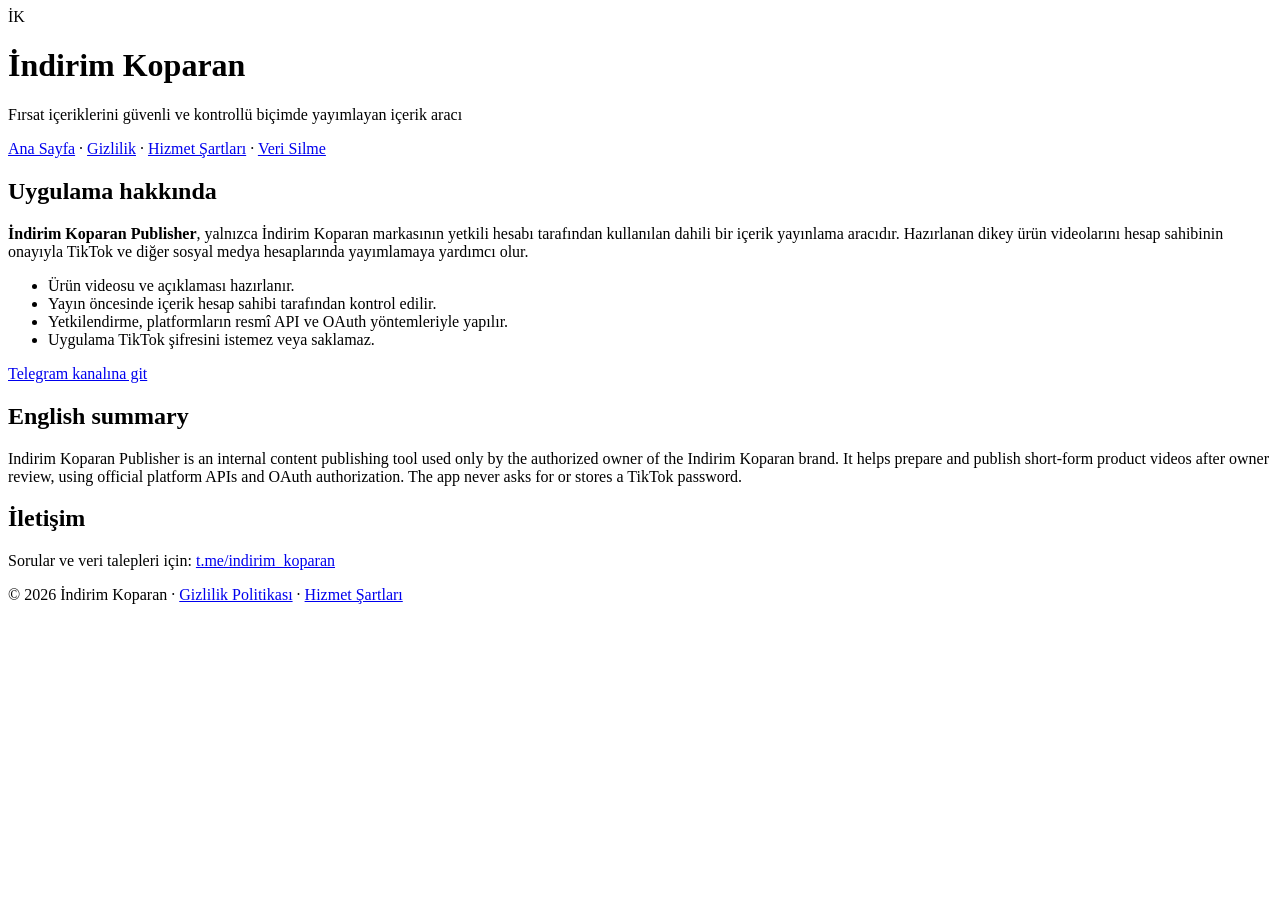
==== index.html @ 2686846d "Add files via upload" ====
<!doctype html><html lang="tr"><head><meta charset="utf-8"><meta name="viewport" content="width=device-width,initial-scale=1"><title>İndirim Koparan Publisher</title><meta name="description" content="İndirim Koparan markasının sosyal medya içerik yayınlama aracı."><link rel="stylesheet" href="assets/style.css"></head><body>
<header><div class="wrap"><div class="mark">İK</div><div><h1>İndirim Koparan</h1><p>Fırsat içeriklerini güvenli ve kontrollü biçimde yayımlayan içerik aracı</p></div></div></header>
<nav class="nav"><div class="wrap"><a href="index.html">Ana Sayfa</a> · <a href="privacy.html">Gizlilik</a> · <a href="terms.html">Hizmet Şartları</a> · <a href="data-deletion.html">Veri Silme</a></div></nav>
<main class="wrap"><section class="card"><h2>Uygulama hakkında</h2><p><strong>İndirim Koparan Publisher</strong>, yalnızca İndirim Koparan markasının yetkili hesabı tarafından kullanılan dahili bir içerik yayınlama aracıdır. Hazırlanan dikey ürün videolarını hesap sahibinin onayıyla TikTok ve diğer sosyal medya hesaplarında yayımlamaya yardımcı olur.</p><ul><li>Ürün videosu ve açıklaması hazırlanır.</li><li>Yayın öncesinde içerik hesap sahibi tarafından kontrol edilir.</li><li>Yetkilendirme, platformların resmî API ve OAuth yöntemleriyle yapılır.</li><li>Uygulama TikTok şifresini istemez veya saklamaz.</li></ul><p><a class="button" href="https://t.me/indirim_koparan" rel="noopener">Telegram kanalına git</a></p></section>
<section class="card"><h2>English summary</h2><p>Indirim Koparan Publisher is an internal content publishing tool used only by the authorized owner of the Indirim Koparan brand. It helps prepare and publish short-form product videos after owner review, using official platform APIs and OAuth authorization. The app never asks for or stores a TikTok password.</p></section>
<section class="card"><h2>İletişim</h2><p>Sorular ve veri talepleri için: <a href="https://t.me/indirim_koparan" rel="noopener">t.me/indirim_koparan</a></p></section></main>
<footer><div class="wrap">© 2026 İndirim Koparan · <a href="privacy.html">Gizlilik Politikası</a> · <a href="terms.html">Hizmet Şartları</a></div></footer></body></html>
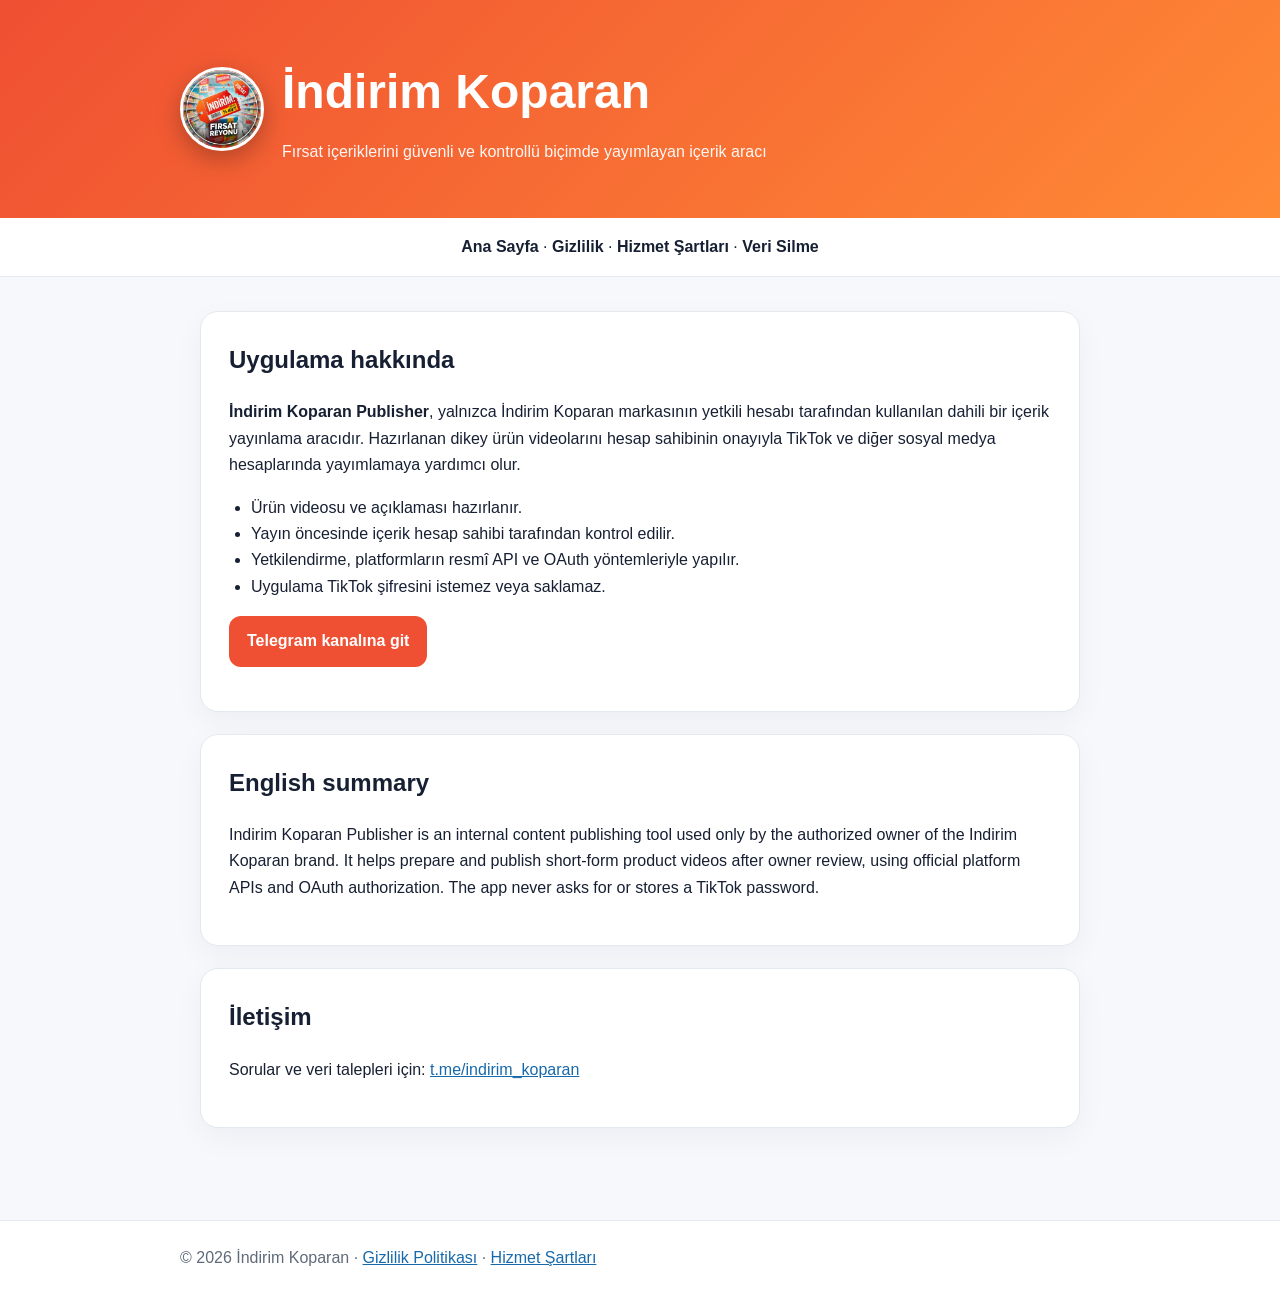
==== commit 6cab1eff: "Match app icon and website favicon" ====
--- a/index.html
+++ b/index.html
@@ -1,5 +1,5 @@
-<!doctype html><html lang="tr"><head><meta charset="utf-8"><meta name="viewport" content="width=device-width,initial-scale=1"><title>İndirim Koparan Publisher</title><meta name="description" content="İndirim Koparan markasının sosyal medya içerik yayınlama aracı."><link rel="stylesheet" href="assets/style.css"></head><body>
-<header><div class="wrap"><div class="mark">İK</div><div><h1>İndirim Koparan</h1><p>Fırsat içeriklerini güvenli ve kontrollü biçimde yayımlayan içerik aracı</p></div></div></header>
+<!doctype html><html lang="tr"><head><meta charset="utf-8"><meta name="viewport" content="width=device-width,initial-scale=1"><title>İndirim Koparan Publisher</title><meta name="description" content="İndirim Koparan markasının sosyal medya içerik yayınlama aracı."><link rel="icon" href="assets/favicon.ico" sizes="any"><link rel="icon" type="image/png" sizes="32x32" href="assets/favicon-32.png"><link rel="apple-touch-icon" href="assets/apple-touch-icon.png"><link rel="stylesheet" href="assets/style.css"></head><body>
+<header><div class="wrap"><img class="mark" src="assets/app-icon.png" alt="İndirim Koparan uygulama ikonu"><div><h1>İndirim Koparan</h1><p>Fırsat içeriklerini güvenli ve kontrollü biçimde yayımlayan içerik aracı</p></div></div></header>
 <nav class="nav"><div class="wrap"><a href="index.html">Ana Sayfa</a> · <a href="privacy.html">Gizlilik</a> · <a href="terms.html">Hizmet Şartları</a> · <a href="data-deletion.html">Veri Silme</a></div></nav>
 <main class="wrap"><section class="card"><h2>Uygulama hakkında</h2><p><strong>İndirim Koparan Publisher</strong>, yalnızca İndirim Koparan markasının yetkili hesabı tarafından kullanılan dahili bir içerik yayınlama aracıdır. Hazırlanan dikey ürün videolarını hesap sahibinin onayıyla TikTok ve diğer sosyal medya hesaplarında yayımlamaya yardımcı olur.</p><ul><li>Ürün videosu ve açıklaması hazırlanır.</li><li>Yayın öncesinde içerik hesap sahibi tarafından kontrol edilir.</li><li>Yetkilendirme, platformların resmî API ve OAuth yöntemleriyle yapılır.</li><li>Uygulama TikTok şifresini istemez veya saklamaz.</li></ul><p><a class="button" href="https://t.me/indirim_koparan" rel="noopener">Telegram kanalına git</a></p></section>
 <section class="card"><h2>English summary</h2><p>Indirim Koparan Publisher is an internal content publishing tool used only by the authorized owner of the Indirim Koparan brand. It helps prepare and publish short-form product videos after owner review, using official platform APIs and OAuth authorization. The app never asks for or stores a TikTok password.</p></section>
--- a/assets/style.css
+++ b/assets/style.css
@@ -0,0 +1 @@
+:root{--bg:#f6f8fc;--card:#fff;--ink:#172033;--muted:#5f6b7a;--brand:#ef4f32;--brand2:#ff8a35;--line:#e4e8ef}*{box-sizing:border-box}body{margin:0;font-family:Arial,"Noto Sans",sans-serif;background:var(--bg);color:var(--ink);line-height:1.65}header{background:linear-gradient(135deg,var(--brand),var(--brand2));color:#fff;padding:52px 20px}header .wrap{display:flex;align-items:center;gap:18px}.mark{width:84px;height:84px;border-radius:50%;display:block;object-fit:cover;background:#fff;border:3px solid #fff;box-shadow:0 8px 24px #0004}h1{margin:0;font-size:clamp(30px,6vw,48px)}header p{margin:8px 0 0;opacity:.95}.wrap{max-width:920px;margin:auto}.nav{display:flex;flex-wrap:wrap;gap:12px;padding:16px 20px;background:#fff;border-bottom:1px solid var(--line)}.nav a{color:var(--ink);text-decoration:none;font-weight:700}.nav a:hover{color:var(--brand)}main{padding:34px 20px 70px}.card{background:var(--card);border:1px solid var(--line);border-radius:18px;padding:28px;margin:0 0 22px;box-shadow:0 10px 30px #1720330b}h2{margin-top:0}h3{margin-top:26px}a{color:#1769aa}.button{display:inline-block;background:var(--brand);color:#fff;text-decoration:none;padding:12px 18px;border-radius:12px;font-weight:700}.meta,.muted{color:var(--muted)}ul{padding-left:22px}code{background:#eef1f7;padding:2px 6px;border-radius:6px}footer{border-top:1px solid var(--line);padding:24px 20px;color:var(--muted);background:#fff}@media(max-width:600px){.card{padding:20px}header{padding-top:38px}.mark{width:64px;height:64px}}
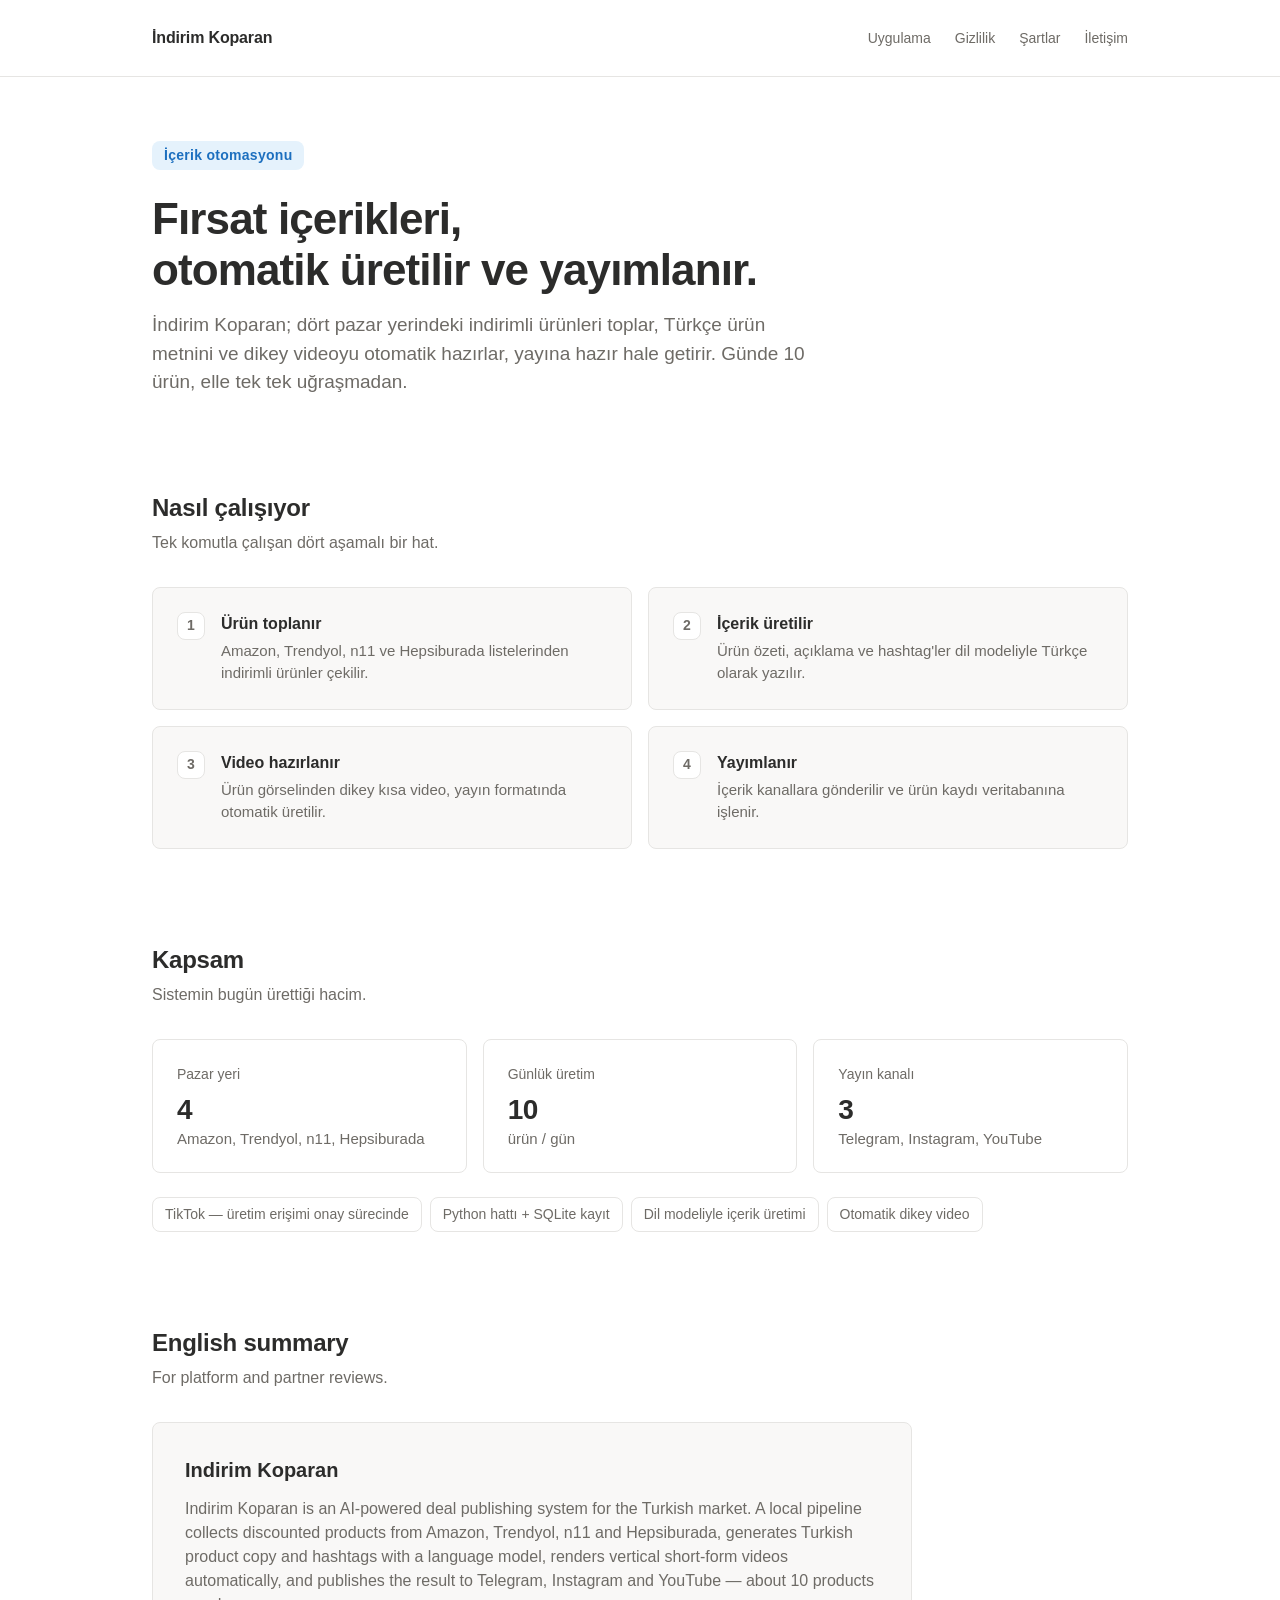
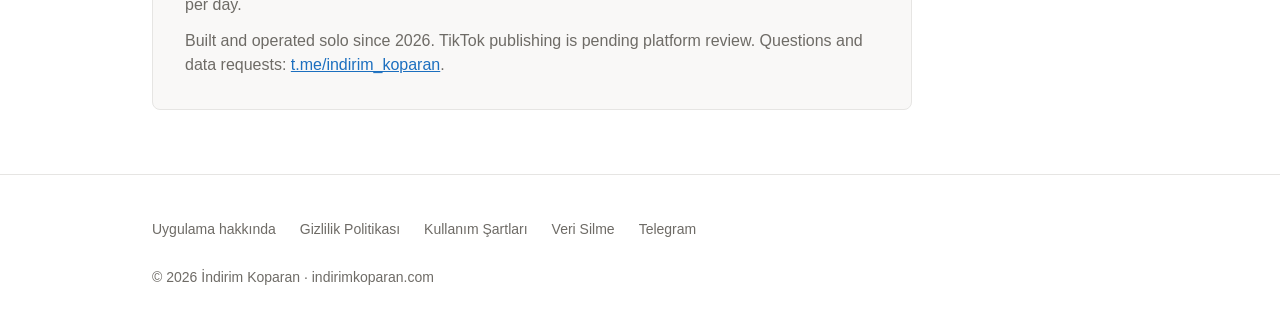
==== commit a90496d7: "Add files via upload Ürün sayfası eklendi, uygulama sayfası ayrıldı" ====
--- a/index.html
+++ b/index.html
@@ -1,7 +1,255 @@
-<!doctype html><html lang="tr"><head><meta charset="utf-8"><meta name="viewport" content="width=device-width,initial-scale=1"><title>İndirim Koparan Publisher</title><meta name="description" content="İndirim Koparan markasının sosyal medya içerik yayınlama aracı."><link rel="icon" href="assets/favicon.ico" sizes="any"><link rel="icon" type="image/png" sizes="32x32" href="assets/favicon-32.png"><link rel="apple-touch-icon" href="assets/apple-touch-icon.png"><link rel="stylesheet" href="assets/style.css"></head><body>
-<header><div class="wrap"><img class="mark" src="assets/app-icon.png" alt="İndirim Koparan uygulama ikonu"><div><h1>İndirim Koparan</h1><p>Fırsat içeriklerini güvenli ve kontrollü biçimde yayımlayan içerik aracı</p></div></div></header>
-<nav class="nav"><div class="wrap"><a href="index.html">Ana Sayfa</a> · <a href="privacy.html">Gizlilik</a> · <a href="terms.html">Hizmet Şartları</a> · <a href="data-deletion.html">Veri Silme</a></div></nav>
-<main class="wrap"><section class="card"><h2>Uygulama hakkında</h2><p><strong>İndirim Koparan Publisher</strong>, yalnızca İndirim Koparan markasının yetkili hesabı tarafından kullanılan dahili bir içerik yayınlama aracıdır. Hazırlanan dikey ürün videolarını hesap sahibinin onayıyla TikTok ve diğer sosyal medya hesaplarında yayımlamaya yardımcı olur.</p><ul><li>Ürün videosu ve açıklaması hazırlanır.</li><li>Yayın öncesinde içerik hesap sahibi tarafından kontrol edilir.</li><li>Yetkilendirme, platformların resmî API ve OAuth yöntemleriyle yapılır.</li><li>Uygulama TikTok şifresini istemez veya saklamaz.</li></ul><p><a class="button" href="https://t.me/indirim_koparan" rel="noopener">Telegram kanalına git</a></p></section>
-<section class="card"><h2>English summary</h2><p>Indirim Koparan Publisher is an internal content publishing tool used only by the authorized owner of the Indirim Koparan brand. It helps prepare and publish short-form product videos after owner review, using official platform APIs and OAuth authorization. The app never asks for or stores a TikTok password.</p></section>
-<section class="card"><h2>İletişim</h2><p>Sorular ve veri talepleri için: <a href="https://t.me/indirim_koparan" rel="noopener">t.me/indirim_koparan</a></p></section></main>
-<footer><div class="wrap">© 2026 İndirim Koparan · <a href="privacy.html">Gizlilik Politikası</a> · <a href="terms.html">Hizmet Şartları</a></div></footer></body></html>
+<!DOCTYPE html>
+<html lang="tr">
+<head>
+<meta charset="utf-8">
+<meta name="viewport" content="width=device-width, initial-scale=1">
+<title>İndirim Koparan — Fırsat içerikleri, otomatik</title>
+<meta name="description" content="İndirim Koparan; Amazon, Trendyol, n11 ve Hepsiburada ürünlerini tarayıp günde 10 fırsat içeriğini otomatik hazırlayan ve yayımlayan bir içerik sistemidir.">
+<style>
+:root{
+  --canvas:#FFFFFF;
+  --surface:#F9F8F7;
+  --surface-2:#F0EFED;
+  --border:#E6E5E3;
+  --text:#2C2C2B;
+  --text-2:#6E6B66;
+  --accent:#1C6FBF;
+  --accent-soft:#E5F2FC;
+}
+@media (prefers-color-scheme: dark){
+  :root{
+    --canvas:#191919;
+    --surface:#202020;
+    --surface-2:#383836;
+    --border:rgba(255,255,255,.20);
+    --text:#FFFFFF;
+    --text-2:rgba(255,255,255,.65);
+    --accent:#5E9FE8;
+    --accent-soft:rgba(94,159,232,.14);
+  }
+}
+*{box-sizing:border-box}
+html{-webkit-text-size-adjust:100%}
+body{
+  margin:0;
+  background:var(--canvas);
+  color:var(--text);
+  font-family:-apple-system,BlinkMacSystemFont,"Segoe UI",Roboto,Helvetica,Arial,sans-serif;
+  font-size:16px;
+  line-height:1.5;
+}
+.wrap{max-width:1040px;margin:0 auto;padding-left:32px;padding-right:32px}
+a{color:var(--accent)}
+a:focus-visible{outline:2px solid var(--accent);outline-offset:3px;border-radius:4px}
+
+/* header */
+.site-header{border-bottom:1px solid var(--border)}
+.site-header .wrap{
+  display:flex;align-items:center;justify-content:space-between;
+  gap:24px;padding-top:16px;padding-bottom:16px;flex-wrap:wrap;
+}
+.wordmark{font-size:16px;font-weight:700;letter-spacing:-.01em;color:var(--text);text-decoration:none}
+.site-nav{display:flex;gap:24px;flex-wrap:wrap}
+.site-nav a{
+  color:var(--text-2);text-decoration:none;font-size:14px;
+  display:inline-flex;align-items:center;min-height:44px;
+}
+.site-nav a:hover{color:var(--text)}
+
+/* hero */
+.hero{padding-top:64px;padding-bottom:48px}
+.eyebrow{
+  display:inline-block;
+  font-size:14px;font-weight:600;letter-spacing:.02em;
+  color:var(--accent);background:var(--accent-soft);
+  padding:4px 12px;border-radius:8px;margin:0 0 24px;
+}
+h1{font-size:44px;line-height:1.15;letter-spacing:-.02em;margin:0 0 16px;font-weight:700}
+.lede{font-size:19px;line-height:1.5;color:var(--text-2);margin:0;max-width:660px}
+
+/* sections */
+section{padding-top:48px;padding-bottom:48px}
+.section-title{font-size:24px;line-height:1.25;letter-spacing:-.01em;margin:0 0 8px;font-weight:700}
+.section-note{color:var(--text-2);margin:0 0 32px;max-width:660px}
+
+/* steps */
+.steps{list-style:none;margin:0;padding:0;display:grid;grid-template-columns:1fr 1fr;gap:16px}
+.steps li{
+  background:var(--surface);border:1px solid var(--border);border-radius:8px;
+  padding:24px;display:flex;gap:16px;align-items:flex-start;
+}
+.step-num{
+  flex:0 0 auto;width:28px;height:28px;border-radius:8px;
+  background:var(--canvas);border:1px solid var(--border);
+  color:var(--text-2);font-size:14px;font-weight:600;
+  display:flex;align-items:center;justify-content:center;
+}
+.step-body h3{font-size:16px;font-weight:600;margin:0 0 4px}
+.step-body p{margin:0;color:var(--text-2);font-size:15px}
+
+/* facts */
+.facts{display:grid;grid-template-columns:repeat(3,1fr);gap:16px;margin:0;padding:0}
+.fact{border:1px solid var(--border);border-radius:8px;padding:24px}
+.fact dt{font-size:14px;color:var(--text-2);margin:0 0 8px}
+.fact dd{margin:0;font-size:28px;font-weight:700;letter-spacing:-.02em;line-height:1.2}
+.fact dd span{display:block;font-size:15px;font-weight:400;color:var(--text-2);margin-top:4px;letter-spacing:0}
+
+/* platforms */
+.platforms{display:flex;gap:8px;flex-wrap:wrap;margin:24px 0 0;padding:0;list-style:none}
+.platforms li{
+  font-size:14px;color:var(--text-2);
+  border:1px solid var(--border);border-radius:8px;padding:6px 12px;
+}
+
+/* english block */
+.english{
+  background:var(--surface);border:1px solid var(--border);border-radius:8px;
+  padding:32px;max-width:760px;
+}
+.english h2{font-size:20px;margin:0 0 12px;font-weight:700}
+.english p{margin:0 0 12px;color:var(--text-2)}
+.english p:last-child{margin-bottom:0}
+
+/* footer */
+.site-footer{border-top:1px solid var(--border);padding-top:32px;padding-bottom:48px;margin-top:16px}
+.footer-links{display:flex;gap:24px;flex-wrap:wrap;margin:0 0 16px;padding:0;list-style:none}
+.footer-links a{
+  color:var(--text-2);text-decoration:none;font-size:14px;
+  display:inline-flex;align-items:center;min-height:44px;
+}
+.footer-links a:hover{color:var(--text)}
+.footer-note{color:var(--text-2);font-size:14px;margin:0}
+
+@media (max-width:720px){
+  .wrap{padding-left:24px;padding-right:24px}
+  .hero{padding-top:48px;padding-bottom:32px}
+  h1{font-size:34px}
+  .lede{font-size:17px}
+  .steps{grid-template-columns:1fr}
+  .facts{grid-template-columns:1fr}
+  .english{padding:24px}
+}
+</style>
+</head>
+<body>
+
+<header class="site-header">
+  <div class="wrap">
+    <a class="wordmark" href="/">İndirim Koparan</a>
+    <nav class="site-nav" aria-label="Site">
+      <a href="/app.html">Uygulama</a>
+      <a href="/privacy.html">Gizlilik</a>
+      <a href="/terms.html">Şartlar</a>
+      <a href="https://t.me/indirim_koparan">İletişim</a>
+    </nav>
+  </div>
+</header>
+
+<main>
+
+  <div class="hero wrap">
+    <p class="eyebrow">İçerik otomasyonu</p>
+    <h1>Fırsat içerikleri,<br>otomatik üretilir ve yayımlanır.</h1>
+    <p class="lede">
+      İndirim Koparan; dört pazar yerindeki indirimli ürünleri toplar, Türkçe ürün metnini
+      ve dikey videoyu otomatik hazırlar, yayına hazır hale getirir. Günde 10 ürün,
+      elle tek tek uğraşmadan.
+    </p>
+  </div>
+
+  <section class="wrap" aria-labelledby="how">
+    <h2 class="section-title" id="how">Nasıl çalışıyor</h2>
+    <p class="section-note">Tek komutla çalışan dört aşamalı bir hat.</p>
+    <ol class="steps">
+      <li>
+        <span class="step-num" aria-hidden="true">1</span>
+        <div class="step-body">
+          <h3>Ürün toplanır</h3>
+          <p>Amazon, Trendyol, n11 ve Hepsiburada listelerinden indirimli ürünler çekilir.</p>
+        </div>
+      </li>
+      <li>
+        <span class="step-num" aria-hidden="true">2</span>
+        <div class="step-body">
+          <h3>İçerik üretilir</h3>
+          <p>Ürün özeti, açıklama ve hashtag'ler dil modeliyle Türkçe olarak yazılır.</p>
+        </div>
+      </li>
+      <li>
+        <span class="step-num" aria-hidden="true">3</span>
+        <div class="step-body">
+          <h3>Video hazırlanır</h3>
+          <p>Ürün görselinden dikey kısa video, yayın formatında otomatik üretilir.</p>
+        </div>
+      </li>
+      <li>
+        <span class="step-num" aria-hidden="true">4</span>
+        <div class="step-body">
+          <h3>Yayımlanır</h3>
+          <p>İçerik kanallara gönderilir ve ürün kaydı veritabanına işlenir.</p>
+        </div>
+      </li>
+    </ol>
+  </section>
+
+  <section class="wrap" aria-labelledby="scope">
+    <h2 class="section-title" id="scope">Kapsam</h2>
+    <p class="section-note">Sistemin bugün ürettiği hacim.</p>
+    <dl class="facts">
+      <div class="fact">
+        <dt>Pazar yeri</dt>
+        <dd>4<span>Amazon, Trendyol, n11, Hepsiburada</span></dd>
+      </div>
+      <div class="fact">
+        <dt>Günlük üretim</dt>
+        <dd>10<span>ürün / gün</span></dd>
+      </div>
+      <div class="fact">
+        <dt>Yayın kanalı</dt>
+        <dd>3<span>Telegram, Instagram, YouTube</span></dd>
+      </div>
+    </dl>
+    <ul class="platforms">
+      <li>TikTok — üretim erişimi onay sürecinde</li>
+      <li>Python hattı + SQLite kayıt</li>
+      <li>Dil modeliyle içerik üretimi</li>
+      <li>Otomatik dikey video</li>
+    </ul>
+  </section>
+
+  <section class="wrap" aria-labelledby="en">
+    <h2 class="section-title" id="en">English summary</h2>
+    <p class="section-note">For platform and partner reviews.</p>
+    <div class="english">
+      <h2>Indirim Koparan</h2>
+      <p>
+        Indirim Koparan is an AI-powered deal publishing system for the Turkish market.
+        A local pipeline collects discounted products from Amazon, Trendyol, n11 and
+        Hepsiburada, generates Turkish product copy and hashtags with a language model,
+        renders vertical short-form videos automatically, and publishes the result to
+        Telegram, Instagram and YouTube — about 10 products per day.
+      </p>
+      <p>
+        Built and operated solo since 2026. TikTok publishing is pending platform review.
+        Questions and data requests: <a href="https://t.me/indirim_koparan">t.me/indirim_koparan</a>.
+      </p>
+    </div>
+  </section>
+
+</main>
+
+<footer class="site-footer">
+  <div class="wrap">
+    <ul class="footer-links">
+      <li><a href="/app.html">Uygulama hakkında</a></li>
+      <li><a href="/privacy.html">Gizlilik Politikası</a></li>
+      <li><a href="/terms.html">Kullanım Şartları</a></li>
+      <li><a href="/data-deletion.html">Veri Silme</a></li>
+      <li><a href="https://t.me/indirim_koparan">Telegram</a></li>
+    </ul>
+    <p class="footer-note">© 2026 İndirim Koparan · indirimkoparan.com</p>
+  </div>
+</footer>
+
+</body>
+</html>
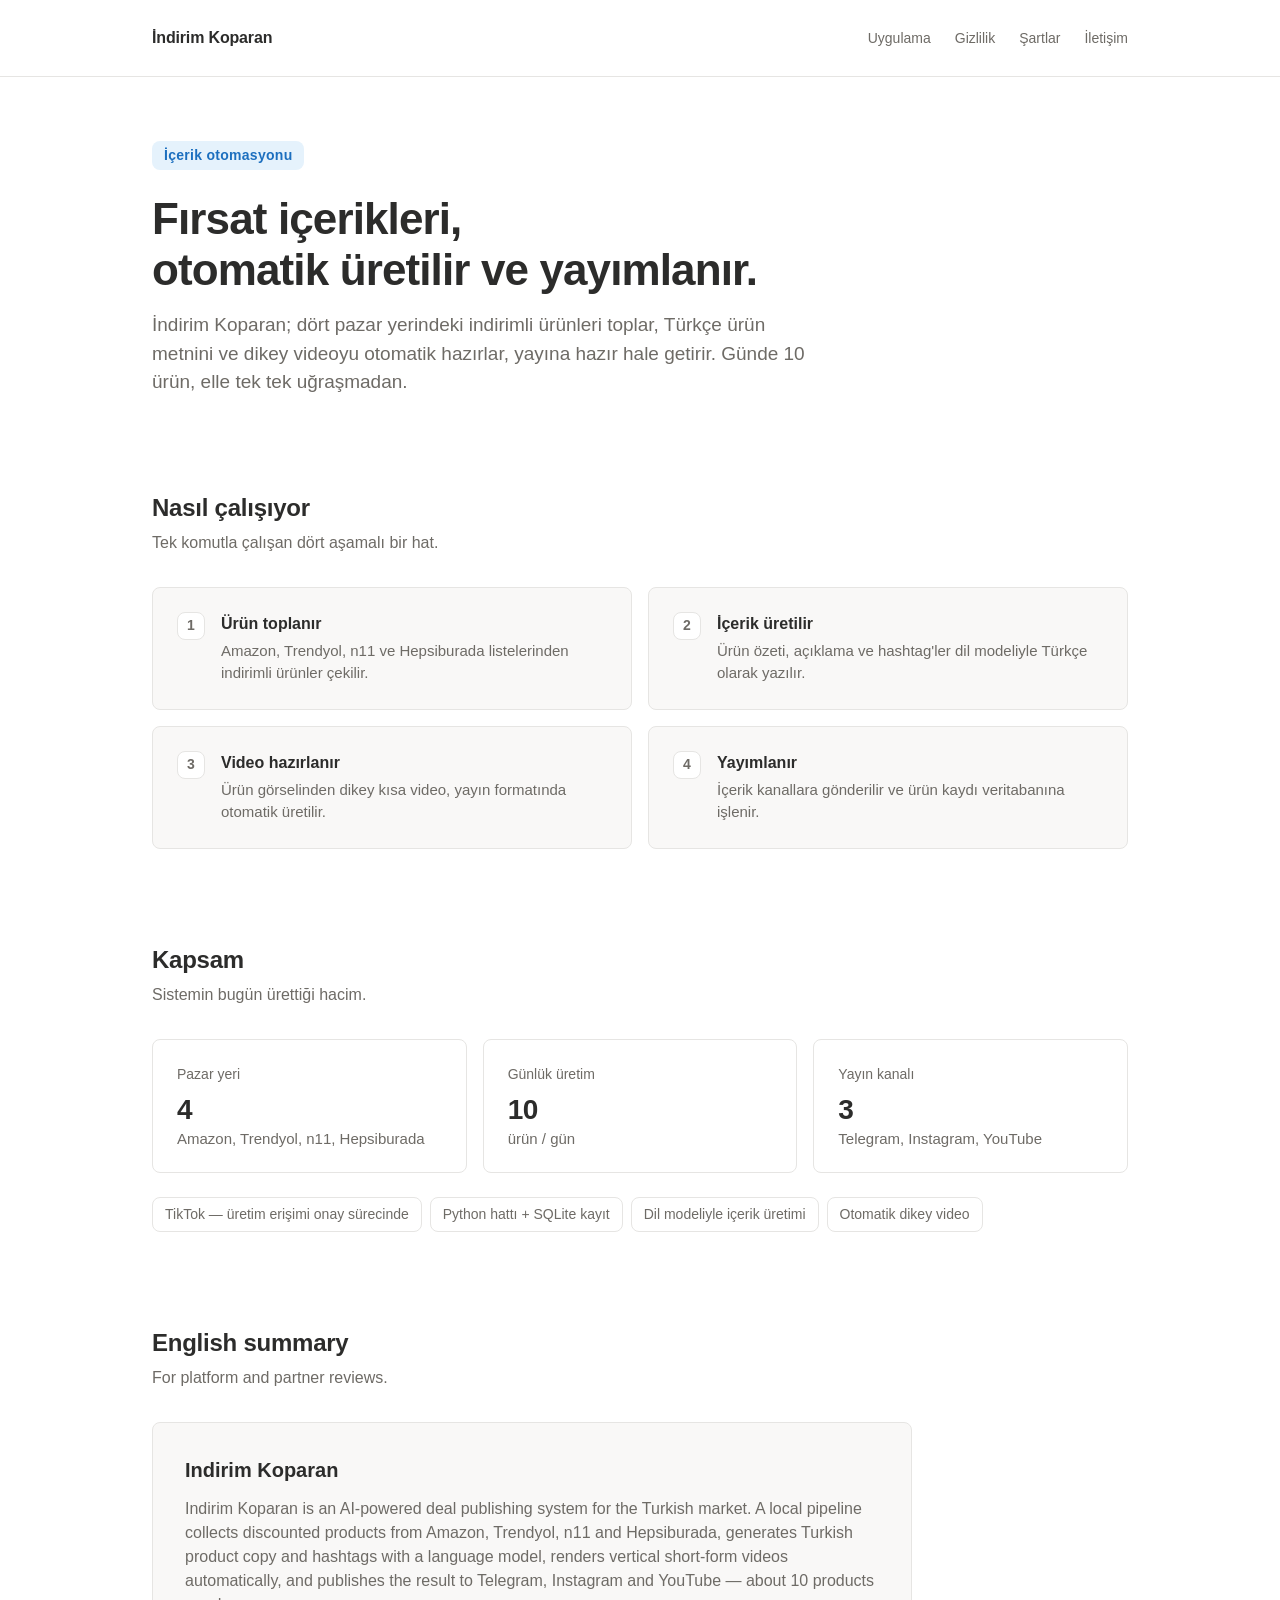
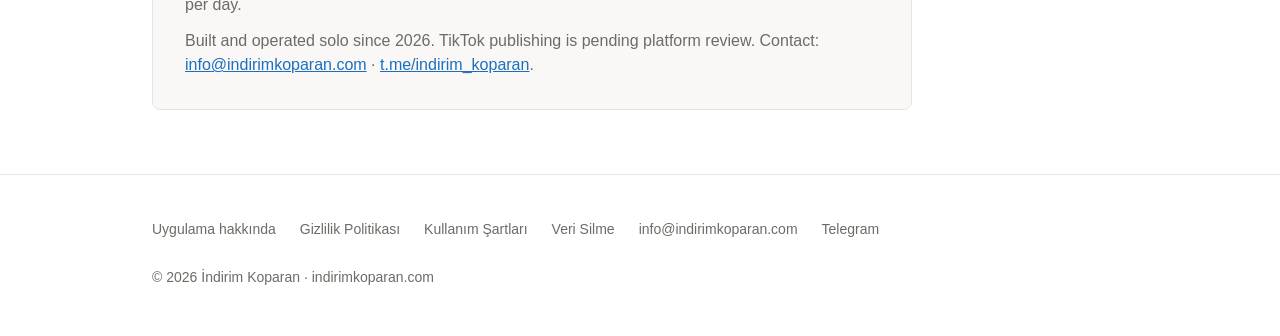
==== commit efc0ccdb: "Add files via upload" ====
--- a/index.html
+++ b/index.html
@@ -140,7 +140,7 @@
       <a href="/app.html">Uygulama</a>
       <a href="/privacy.html">Gizlilik</a>
       <a href="/terms.html">Şartlar</a>
-      <a href="https://t.me/indirim_koparan">İletişim</a>
+      <a href="mailto:info@indirimkoparan.com">İletişim</a>
     </nav>
   </div>
 </header>
@@ -231,7 +231,8 @@
       </p>
       <p>
         Built and operated solo since 2026. TikTok publishing is pending platform review.
-        Questions and data requests: <a href="https://t.me/indirim_koparan">t.me/indirim_koparan</a>.
+        Contact: <a href="mailto:info@indirimkoparan.com">info@indirimkoparan.com</a> ·
+        <a href="https://t.me/indirim_koparan">t.me/indirim_koparan</a>.
       </p>
     </div>
   </section>
@@ -245,6 +246,7 @@
       <li><a href="/privacy.html">Gizlilik Politikası</a></li>
       <li><a href="/terms.html">Kullanım Şartları</a></li>
       <li><a href="/data-deletion.html">Veri Silme</a></li>
+      <li><a href="mailto:info@indirimkoparan.com">info@indirimkoparan.com</a></li>
       <li><a href="https://t.me/indirim_koparan">Telegram</a></li>
     </ul>
     <p class="footer-note">© 2026 İndirim Koparan · indirimkoparan.com</p>
